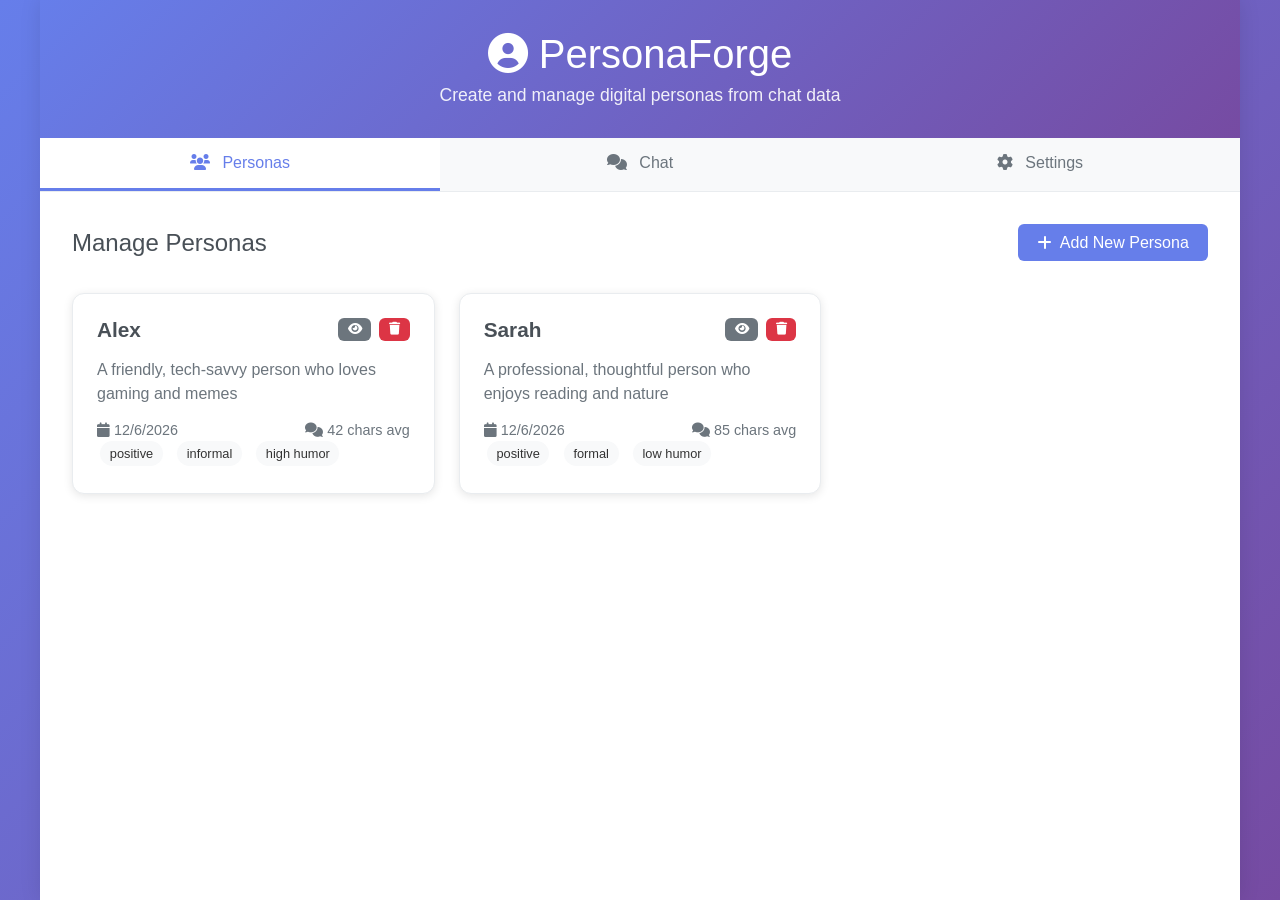
==== index.html @ 7bfcb32a "Initial commit" ====
<!DOCTYPE html>
<html lang="en">
<head>
    <meta charset="UTF-8">
    <meta name="viewport" content="width=device-width, initial-scale=1.0">
    <title>PersonaForge - Digital Persona Creator</title>
    <link rel="stylesheet" href="styles.css">
    <link href="https://cdnjs.cloudflare.com/ajax/libs/font-awesome/6.0.0/css/all.min.css" rel="stylesheet">
</head>
<body>
    <div class="app-container">
        <!-- Header -->
        <header class="app-header">
            <div class="header-content">
                <h1><i class="fas fa-user-circle"></i> PersonaForge</h1>
                <p>Create and manage digital personas from chat data</p>
            </div>
        </header>

        <!-- Main Navigation -->
        <nav class="main-nav">
            <button class="nav-btn active" data-tab="personas">
                <i class="fas fa-users"></i> Personas
            </button>
            <button class="nav-btn" data-tab="chat">
                <i class="fas fa-comments"></i> Chat
            </button>
            <button class="nav-btn" data-tab="settings">
                <i class="fas fa-cog"></i> Settings
            </button>
        </nav>

        <!-- Personas Tab -->
        <div id="personas-tab" class="tab-content active">
            <div class="personas-container">
                <div class="personas-header">
                    <h2>Manage Personas</h2>
                    <button class="btn btn-primary" id="add-persona-btn">
                        <i class="fas fa-plus"></i> Add New Persona
                    </button>
                </div>
                
                <div class="personas-grid" id="personas-grid">
                    <!-- Personas will be dynamically loaded here -->
                </div>
            </div>
        </div>

        <!-- Chat Tab -->
        <div id="chat-tab" class="tab-content">
            <div class="chat-container">
                <div class="chat-header">
                    <select id="active-persona-select" class="persona-select">
                        <option value="">Select a persona to chat with...</option>
                    </select>
                    <div class="chat-controls">
                        <button class="btn btn-secondary" id="clear-chat-btn">
                            <i class="fas fa-trash"></i> Clear Chat
                        </button>
                    </div>
                </div>
                
                <div class="chat-messages" id="chat-messages">
                    <div class="welcome-message">
                        <i class="fas fa-robot"></i>
                        <p>Select a persona from the dropdown above to start chatting!</p>
                    </div>
                </div>
                
                <div class="chat-input-container">
                    <div class="input-group">
                        <input type="text" id="chat-input" placeholder="Type your message..." disabled>
                        <button class="btn btn-primary" id="send-btn" disabled>
                            <i class="fas fa-paper-plane"></i>
                        </button>
                    </div>
                </div>
            </div>
        </div>

        <!-- Settings Tab -->
        <div id="settings-tab" class="tab-content">
            <div class="settings-container">
                <h2>Settings</h2>
                
                <div class="settings-section">
                    <h3>Safety & Privacy</h3>
                    <div class="setting-item">
                        <label for="safety-level">Safety Strictness:</label>
                        <select id="safety-level">
                            <option value="high">High - Maximum safety</option>
                            <option value="medium" selected>Medium - Balanced</option>
                            <option value="low">Low - More creative</option>
                        </select>
                    </div>
                    
                    <div class="setting-item">
                        <label for="faithfulness-level">Faithfulness:</label>
                        <select id="faithfulness-level">
                            <option value="high" selected>High - Stay close to original style</option>
                            <option value="medium">Medium - Balanced creativity</option>
                            <option value="low">Low - More creative interpretation</option>
                        </select>
                    </div>
                </div>

                <div class="settings-section">
                    <h3>Data Management</h3>
                    <div class="setting-item">
                        <button class="btn btn-danger" id="delete-all-data-btn">
                            <i class="fas fa-exclamation-triangle"></i> Delete All Data
                        </button>
                        <p class="setting-description">This will permanently delete all personas and chat data.</p>
                    </div>
                </div>
            </div>
        </div>
    </div>

    <!-- Add Persona Modal -->
    <div id="add-persona-modal" class="modal">
        <div class="modal-content">
            <div class="modal-header">
                <h3>Add New Persona</h3>
                <button class="modal-close">&times;</button>
            </div>
            <div class="modal-body">
                <form id="add-persona-form">
                    <div class="form-group">
                        <label for="persona-name">Persona Name:</label>
                        <input type="text" id="persona-name" required placeholder="e.g., Alex, Sarah, etc.">
                    </div>
                    
                    <div class="form-group">
                        <label for="persona-description">Description:</label>
                        <textarea id="persona-description" placeholder="Brief description of this persona..."></textarea>
                    </div>
                    
                    <div class="form-group">
                        <label for="chat-data">Chat Data:</label>
                        <textarea id="chat-data" required placeholder="Paste chat logs, messages, or other text data here..."></textarea>
                        <small class="form-help">Make sure you have explicit consent to use this data.</small>
                    </div>
                    
                    <div class="form-group">
                        <label class="checkbox-label">
                            <input type="checkbox" id="consent-checkbox" required>
                            I confirm I have explicit consent to use this data for persona creation
                        </label>
                    </div>
                    
                    <div class="form-actions">
                        <button type="button" class="btn btn-secondary" id="cancel-persona-btn">Cancel</button>
                        <button type="submit" class="btn btn-primary">Create Persona</button>
                    </div>
                </form>
            </div>
        </div>
    </div>

    <!-- Persona Details Modal -->
    <div id="persona-details-modal" class="modal">
        <div class="modal-content">
            <div class="modal-header">
                <h3 id="persona-details-title">Persona Details</h3>
                <button class="modal-close">&times;</button>
            </div>
            <div class="modal-body">
                <div id="persona-details-content">
                    <!-- Persona details will be loaded here -->
                </div>
            </div>
        </div>
    </div>

    <script src="script.js"></script>
</body>
</html>
---- styles.css ----
/* Reset and Base Styles */
* {
    margin: 0;
    padding: 0;
    box-sizing: border-box;
}

body {
    font-family: 'Segoe UI', Tahoma, Geneva, Verdana, sans-serif;
    background: linear-gradient(135deg, #667eea 0%, #764ba2 100%);
    min-height: 100vh;
    color: #333;
}

.app-container {
    max-width: 1200px;
    margin: 0 auto;
    background: white;
    min-height: 100vh;
    box-shadow: 0 0 20px rgba(0,0,0,0.1);
}

/* Header */
.app-header {
    background: linear-gradient(135deg, #667eea 0%, #764ba2 100%);
    color: white;
    padding: 2rem;
    text-align: center;
}

.header-content h1 {
    font-size: 2.5rem;
    margin-bottom: 0.5rem;
    font-weight: 300;
}

.header-content p {
    font-size: 1.1rem;
    opacity: 0.9;
}

/* Navigation */
.main-nav {
    display: flex;
    background: #f8f9fa;
    border-bottom: 1px solid #e9ecef;
}

.nav-btn {
    flex: 1;
    padding: 1rem;
    border: none;
    background: transparent;
    cursor: pointer;
    font-size: 1rem;
    color: #6c757d;
    transition: all 0.3s ease;
    border-bottom: 3px solid transparent;
}

.nav-btn:hover {
    background: #e9ecef;
    color: #495057;
}

.nav-btn.active {
    color: #667eea;
    border-bottom-color: #667eea;
    background: white;
}

.nav-btn i {
    margin-right: 0.5rem;
}

/* Tab Content */
.tab-content {
    display: none;
    padding: 2rem;
    min-height: 60vh;
}

.tab-content.active {
    display: block;
}

/* Personas Tab */
.personas-header {
    display: flex;
    justify-content: space-between;
    align-items: center;
    margin-bottom: 2rem;
}

.personas-header h2 {
    color: #495057;
    font-weight: 300;
}

.personas-grid {
    display: grid;
    grid-template-columns: repeat(auto-fill, minmax(300px, 1fr));
    gap: 1.5rem;
}

.persona-card {
    background: white;
    border: 1px solid #e9ecef;
    border-radius: 12px;
    padding: 1.5rem;
    box-shadow: 0 2px 10px rgba(0,0,0,0.1);
    transition: all 0.3s ease;
    cursor: pointer;
}

.persona-card:hover {
    transform: translateY(-2px);
    box-shadow: 0 4px 20px rgba(0,0,0,0.15);
}

.persona-card-header {
    display: flex;
    justify-content: space-between;
    align-items: flex-start;
    margin-bottom: 1rem;
}

.persona-name {
    font-size: 1.3rem;
    font-weight: 600;
    color: #495057;
    margin: 0;
}

.persona-actions {
    display: flex;
    gap: 0.5rem;
}

.persona-description {
    color: #6c757d;
    margin-bottom: 1rem;
    line-height: 1.5;
}

.persona-stats {
    display: flex;
    justify-content: space-between;
    font-size: 0.9rem;
    color: #6c757d;
}

.persona-trait {
    background: #f8f9fa;
    padding: 0.3rem 0.6rem;
    border-radius: 15px;
    font-size: 0.8rem;
    margin: 0.2rem;
    display: inline-block;
}

/* Chat Tab */
.chat-container {
    display: flex;
    flex-direction: column;
    height: 70vh;
    border: 1px solid #e9ecef;
    border-radius: 12px;
    overflow: hidden;
}

.chat-header {
    background: #f8f9fa;
    padding: 1rem;
    border-bottom: 1px solid #e9ecef;
    display: flex;
    justify-content: space-between;
    align-items: center;
}

.persona-select {
    padding: 0.5rem 1rem;
    border: 1px solid #ced4da;
    border-radius: 6px;
    font-size: 1rem;
    min-width: 250px;
}

.chat-messages {
    flex: 1;
    padding: 1rem;
    overflow-y: auto;
    background: white;
}

.welcome-message {
    text-align: center;
    color: #6c757d;
    padding: 2rem;
}

.welcome-message i {
    font-size: 3rem;
    margin-bottom: 1rem;
    opacity: 0.5;
}

.message {
    margin-bottom: 1rem;
    display: flex;
    align-items: flex-start;
}

.message.user {
    justify-content: flex-end;
}

.message-avatar {
    width: 40px;
    height: 40px;
    border-radius: 50%;
    display: flex;
    align-items: center;
    justify-content: center;
    margin: 0 0.5rem;
    font-weight: bold;
    color: white;
}

.message.user .message-avatar {
    background: #667eea;
}

.message.persona .message-avatar {
    background: #28a745;
}

.message-content {
    max-width: 70%;
    padding: 0.8rem 1rem;
    border-radius: 18px;
    line-height: 1.4;
}

.message.user .message-content {
    background: #667eea;
    color: white;
    border-bottom-right-radius: 4px;
}

.message.persona .message-content {
    background: #f8f9fa;
    color: #495057;
    border-bottom-left-radius: 4px;
}

.chat-input-container {
    padding: 1rem;
    background: #f8f9fa;
    border-top: 1px solid #e9ecef;
}

.input-group {
    display: flex;
    gap: 0.5rem;
}

#chat-input {
    flex: 1;
    padding: 0.8rem 1rem;
    border: 1px solid #ced4da;
    border-radius: 25px;
    font-size: 1rem;
    outline: none;
}

#chat-input:focus {
    border-color: #667eea;
    box-shadow: 0 0 0 2px rgba(102, 126, 234, 0.2);
}

#chat-input:disabled {
    background: #e9ecef;
    cursor: not-allowed;
}

/* Settings Tab */
.settings-container h2 {
    color: #495057;
    font-weight: 300;
    margin-bottom: 2rem;
}

.settings-section {
    background: white;
    border: 1px solid #e9ecef;
    border-radius: 12px;
    padding: 1.5rem;
    margin-bottom: 1.5rem;
}

.settings-section h3 {
    color: #495057;
    margin-bottom: 1rem;
    font-weight: 500;
}

.setting-item {
    margin-bottom: 1.5rem;
}

.setting-item label {
    display: block;
    margin-bottom: 0.5rem;
    font-weight: 500;
    color: #495057;
}

.setting-item select {
    width: 100%;
    padding: 0.5rem;
    border: 1px solid #ced4da;
    border-radius: 6px;
    font-size: 1rem;
}

.setting-description {
    font-size: 0.9rem;
    color: #6c757d;
    margin-top: 0.5rem;
}

/* Buttons */
.btn {
    padding: 0.6rem 1.2rem;
    border: none;
    border-radius: 6px;
    cursor: pointer;
    font-size: 1rem;
    font-weight: 500;
    transition: all 0.3s ease;
    display: inline-flex;
    align-items: center;
    gap: 0.5rem;
    text-decoration: none;
}

.btn-primary {
    background: #667eea;
    color: white;
}

.btn-primary:hover {
    background: #5a6fd8;
    transform: translateY(-1px);
}

.btn-secondary {
    background: #6c757d;
    color: white;
}

.btn-secondary:hover {
    background: #5a6268;
}

.btn-danger {
    background: #dc3545;
    color: white;
}

.btn-danger:hover {
    background: #c82333;
}

.btn:disabled {
    opacity: 0.6;
    cursor: not-allowed;
    transform: none;
}

.btn-sm {
    padding: 0.3rem 0.6rem;
    font-size: 0.8rem;
}

/* Modal */
.modal {
    display: none;
    position: fixed;
    z-index: 1000;
    left: 0;
    top: 0;
    width: 100%;
    height: 100%;
    background: rgba(0,0,0,0.5);
    backdrop-filter: blur(5px);
}

.modal.active {
    display: flex;
    align-items: center;
    justify-content: center;
}

.modal-content {
    background: white;
    border-radius: 12px;
    width: 90%;
    max-width: 600px;
    max-height: 90vh;
    overflow-y: auto;
    box-shadow: 0 10px 30px rgba(0,0,0,0.3);
}

.modal-header {
    padding: 1.5rem;
    border-bottom: 1px solid #e9ecef;
    display: flex;
    justify-content: space-between;
    align-items: center;
}

.modal-header h3 {
    margin: 0;
    color: #495057;
}

.modal-close {
    background: none;
    border: none;
    font-size: 1.5rem;
    cursor: pointer;
    color: #6c757d;
    padding: 0;
    width: 30px;
    height: 30px;
    display: flex;
    align-items: center;
    justify-content: center;
}

.modal-close:hover {
    color: #495057;
}

.modal-body {
    padding: 1.5rem;
}

/* Forms */
.form-group {
    margin-bottom: 1.5rem;
}

.form-group label {
    display: block;
    margin-bottom: 0.5rem;
    font-weight: 500;
    color: #495057;
}

.form-group input,
.form-group textarea,
.form-group select {
    width: 100%;
    padding: 0.8rem;
    border: 1px solid #ced4da;
    border-radius: 6px;
    font-size: 1rem;
    font-family: inherit;
}

.form-group textarea {
    min-height: 120px;
    resize: vertical;
}

.form-help {
    font-size: 0.8rem;
    color: #6c757d;
    margin-top: 0.3rem;
}

.checkbox-label {
    display: flex;
    align-items: flex-start;
    gap: 0.5rem;
    cursor: pointer;
    font-weight: normal;
}

.checkbox-label input[type="checkbox"] {
    width: auto;
    margin: 0;
}

.form-actions {
    display: flex;
    gap: 1rem;
    justify-content: flex-end;
    margin-top: 2rem;
}

/* Persona Profile Display */
.persona-profile {
    background: #f8f9fa;
    border-radius: 8px;
    padding: 1rem;
    margin-bottom: 1rem;
}

.persona-profile h4 {
    color: #495057;
    margin-bottom: 0.5rem;
}

.persona-traits {
    display: flex;
    flex-wrap: wrap;
    gap: 0.5rem;
}

/* Responsive Design */
@media (max-width: 768px) {
    .app-container {
        margin: 0;
        border-radius: 0;
    }
    
    .personas-header {
        flex-direction: column;
        gap: 1rem;
        align-items: stretch;
    }
    
    .personas-grid {
        grid-template-columns: 1fr;
    }
    
    .chat-header {
        flex-direction: column;
        gap: 1rem;
        align-items: stretch;
    }
    
    .persona-select {
        min-width: auto;
    }
    
    .form-actions {
        flex-direction: column;
    }
    
    .modal-content {
        width: 95%;
        margin: 1rem;
    }
}

/* Loading Animation */
.loading {
    display: inline-block;
    width: 20px;
    height: 20px;
    border: 3px solid #f3f3f3;
    border-top: 3px solid #667eea;
    border-radius: 50%;
    animation: spin 1s linear infinite;
}

@keyframes spin {
    0% { transform: rotate(0deg); }
    100% { transform: rotate(360deg); }
}

/* Success/Error Messages */
.alert {
    padding: 1rem;
    border-radius: 6px;
    margin-bottom: 1rem;
}

.alert-success {
    background: #d4edda;
    color: #155724;
    border: 1px solid #c3e6cb;
}

.alert-error {
    background: #f8d7da;
    color: #721c24;
    border: 1px solid #f5c6cb;
}

.alert-info {
    background: #d1ecf1;
    color: #0c5460;
    border: 1px solid #bee5eb;
}
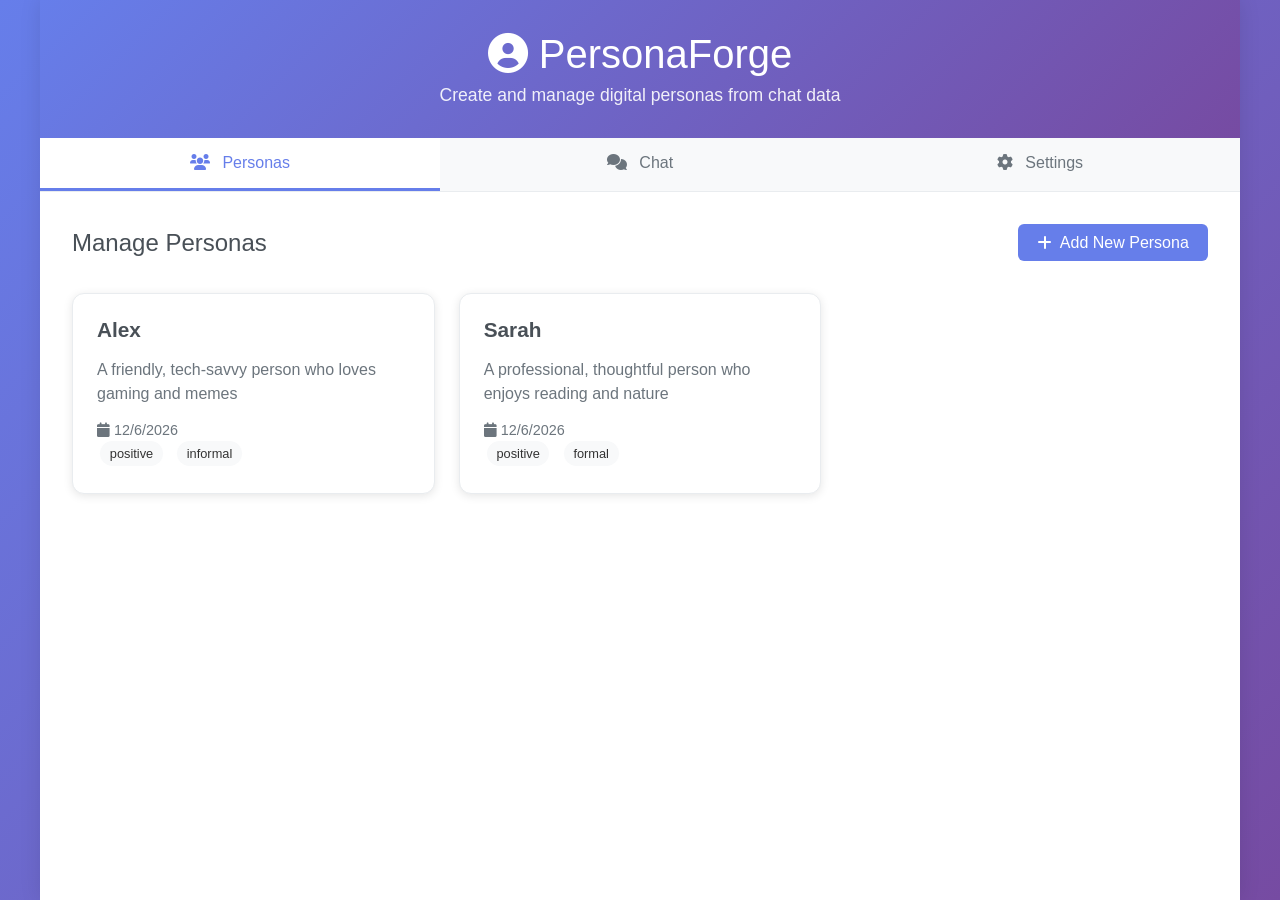
==== commit 013fbaca: "Refactor: Use simplified script for basic chat functionality Co-authored-by: parththakur.india <part" ====
--- a/index.html
+++ b/index.html
@@ -173,7 +173,7 @@
         </div>
     </div>
 
-    <script src="script.js"></script>
+    <script src="script-simple.js"></script>
 </body>
 </html>
 
